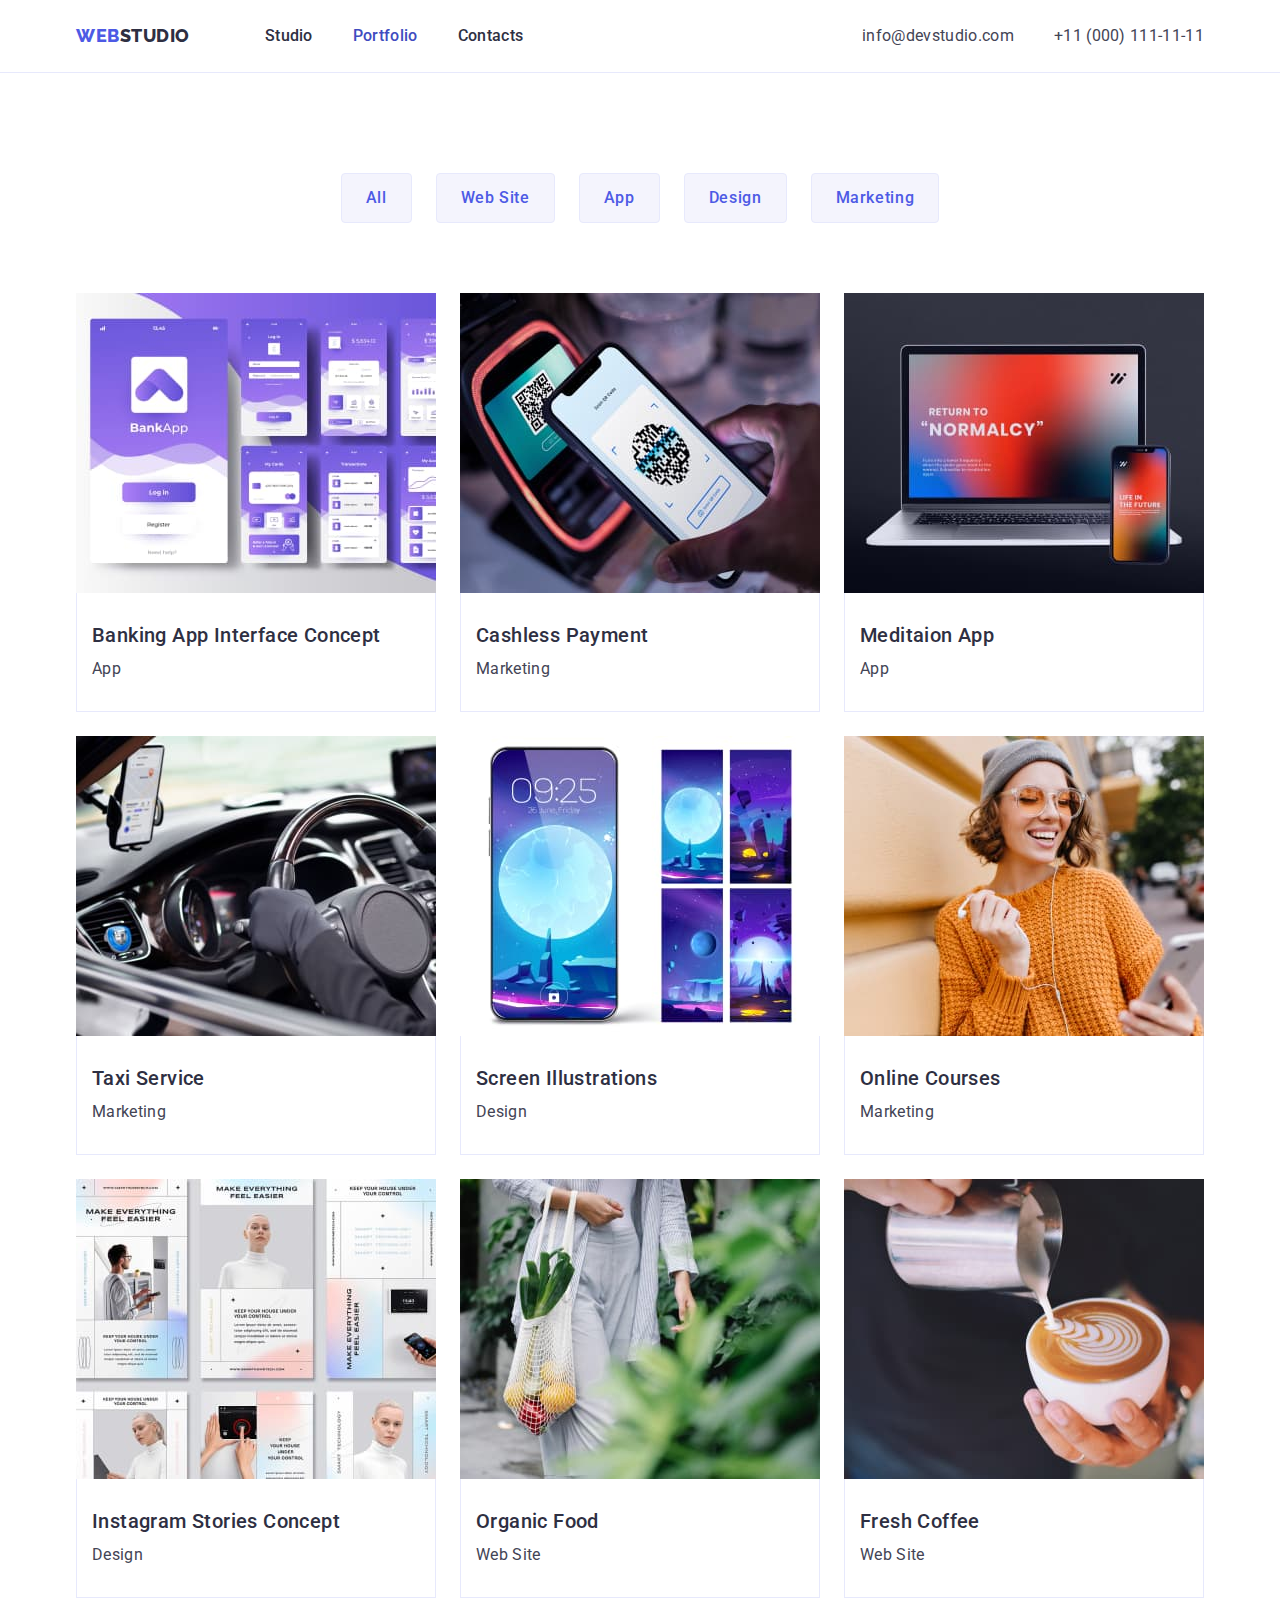
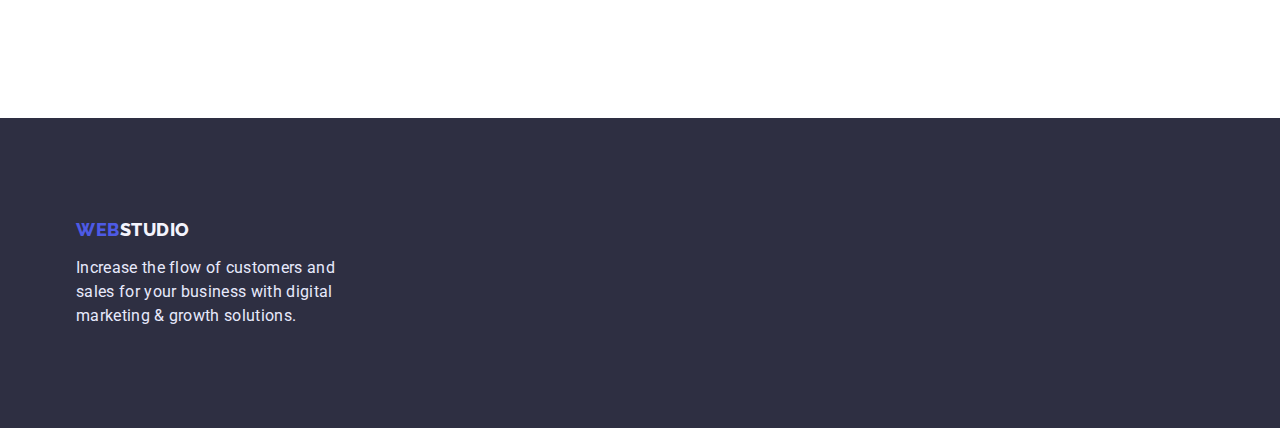
==== portfolio.html @ e9c2076b "added files" ====
<!DOCTYPE html>
<html lang="en">
<head>
    <meta charset="UTF-8">
    <meta http-equiv="X-UA-Compatible" content="IE=edge">
    <meta name="viewport" content="width=device-width, initial-scale=1.0">
    <title>Document</title><link
    rel="stylesheet"
    href="https://cdnjs.cloudflare.com/ajax/libs/modern-normalize/1.1.0/modern-normalize.min.css"
  />

    <link rel="preconnect" href="https://fonts.googleapis.com">
    <link rel="preconnect" href="https://fonts.gstatic.com" crossorigin>
    <link href="https://fonts.googleapis.com/css2?family=Raleway:wght@800&family=Roboto:wght@400;500;700&display=swap" rel="stylesheet">
    <link rel="stylesheet" href="./css/style.css">
</head>
<body>
    <!-- Navigation -->
    <header class="header">
        <div class="container main-nav">
        <nav class="header-navigation">
            <a href="./index.html" class="logo">WEB<span class="logo-header">STUDIO</span></a>
            <ul class="header-list list">
                <li class="item"><a href="./index.html" class="header-link link">Studio</a></li>
                <li class="item current"><a href="./portfolio.html" class="header-link link">Portfolio</a></li>
                <li class="item"><a href="" class="header-link link">Contacts</a></li>
            </ul>
        </nav>
        <ul class="header-contacts list">
            <li class="item"><a href="mailto:info@devstudio.com" class="header-mail link">info@devstudio.com</a></li>
            <li class="item"><a href="tel:+110001111111" class="header-tel link">+11 (000) 111-11-11</a></li>
        </ul>
    </div>
    </header>

    <!-- Portfolio -->
    <main>
<!-- buttons -->
<section class="portfolio">
    <div class="container">
    <ul class="buttons-list list">
        <li class="item-btn">
            <button type="button" class="button button-text">All</button>
        </li>
        <li class="item-btn">
            <button type="button" class="button button-text">Web Site</button>
        </li>
        <li class="item-btn">
            <button type="button" class="button button-text">App</button>
        </li>
        <li class="item-btn">
            <button type="button" class="button button-text">Design</button>
        </li>
        <li class="item-btn">
            <button type="button" class="button button-text">Marketing</button>
        </li>
    </ul>

<!-- Projects -->

    <ul class=" project-list list">
        <li class="item"> 
            <a href="#">
                <img src="./img/bank.jpg" alt="banking app interface concept" width="360px" height="300px">
                <div class="pr-wrap">
                <h3 class="project-item">Banking App Interface Concept</h3>
                <p class="project-text">App</p>
            </div>
                <!-- <p  class="project-desc">14 Stylish and User-Friendly App Design Concepts · Task Manager App · Calorie Tracker App · Exotic Fruit Ecommerce App ·
                Cloud Storage App</p> -->
            </a>
        </li>
        <li class="item">
            <a href="#">
                <img src="./img/payment.jpg" alt="cashless payment by phone" width="360px" height="300px">
                <div class="pr-wrap">
                <h3 class="project-item" class="project-item">Cashless Payment</h3>
                <p class="project-text">Marketing</p>
            </div>
                <!-- <p class="project-desc">14 Stylish and User-Friendly App Design Concepts · Task Manager App · Calorie Tracker App · Exotic Fruit Ecommerce
                    App ·
                    Cloud Storage App</p> -->
            </a>
        </li>
        <li class="item">
            <a href="#">
                <img src="./img/meditation.jpg" alt="meditation app on phone and laptop" width="360px" height="300px">
                <div class="pr-wrap">
                <h3 class="project-item">Meditaion App</h3>
                <p class="project-text">App</p>
            </div>
                <!-- <p class="project-desc">14 Stylish and User-Friendly App Design Concepts · Task Manager App · Calorie Tracker App · Exotic Fruit Ecommerce
                    App ·
                    Cloud Storage App</p> -->
            </a>
        </li>
        <li class="item">
            <a href="#">
                <img src="./img/taxy.jpg" alt="the driver behind the wheel of the car and with the navigator" width="360px"
                    height="300px">
                    <div class="pr-wrap">
                <h3 class="project-item">Taxi Service</h3>
                <p class="project-text">Marketing</p>
            </div>
                <!-- <p class="project-desc">14 Stylish and User-Friendly App Design Concepts · Task Manager App · Calorie Tracker App · Exotic Fruit Ecommerce
                    App ·
                    Cloud Storage App</p> -->
            </a>
        </li>
        <li class="item">
            <a href="#">
                <img src="./img/illustrations.jpg" alt="screen illustrations on the phone echo over the cities" width="360px"
                    height="300px">
                    <div class="pr-wrap">
                <h3 class="project-item">Screen Illustrations</h3>
                <p class="project-text">Design</p>
            </div>
                <!-- <p class="project-desc">14 Stylish and User-Friendly App Design Concepts · Task Manager App · Calorie Tracker App · Exotic Fruit Ecommerce
                    App ·
                    Cloud Storage App</p> -->
            </a>
        </li>
        <li class="item">
            <a href="#">
                <img src="./img/courses.jpg" alt="a girl on the street smiles and look at the phone" width="360px" height="300px">
                <div class="pr-wrap">
                <h3 class="project-item">Online Courses</h3>
                <p class="project-text">Marketing</p>
            </div>
                <!-- <p class="project-desc">14 Stylish and User-Friendly App Design Concepts · Task Manager App · Calorie Tracker App · Exotic Fruit Ecommerce
                    App ·
                    Cloud Storage App</p> -->
            </a>
        </li>
        <li class="item">
            <a href="#">
                <img src="./img/stories.jpg" alt="instagram stories layout" width="360px" height="300px">
                <div class="pr-wrap">
                <h3 class="project-item">Instagram Stories Concept</h3>
                <p class="project-text">Design</p>
            </div>
                <!-- <p class="project-desc">14 Stylish and User-Friendly App Design Concepts · Task Manager App · Calorie Tracker App · Exotic Fruit Ecommerce
                    App ·
                    Cloud Storage App</p> -->
            </a>
        </li>
        <li class="item">
            <a href="#">
                <img src="./img/food.jpg" alt="a women carries frech vegetables in a net bag" width="360px" height="300px">
                <div class="pr-wrap">
                <h3 class="project-item">Organic Food</h3>
                <p class="project-text">Web Site</p>
            </div>
                <!-- <p class="project-desc">14 Stylish and User-Friendly App Design Concepts · Task Manager App · Calorie Tracker App · Exotic Fruit Ecommerce
                    App ·
                    Cloud Storage App</p> -->
            </a>
        </li>
        <li class="item">
            <a href="#">
                <img src="./img/coffee.jpg" alt="the bartender make frash coffee" width="360px" height="300px">
                <div class="pr-wrap">
                <h3 class="project-item">Fresh Coffee</h3>
                <p class="project-text">Web Site</p>
            </div>
                <!-- <p class="project-desc">14 Stylish and User-Friendly App Design Concepts · Task Manager App · Calorie Tracker App · Exotic Fruit Ecommerce
                    App ·
                    Cloud Storage App</p> -->
            </a>
        </li>
    </ul>
</div>
</section>
    </main>
<!-- footer portfolio -->
    <footer class="footer">
        <div class="footer-content container">
        <a href="./index.html" class="logo">WEB<span class="logo-footer">STUDIO</span></a>
        <p class="footer-text">Increase the flow of customers and sales for your business with digital marketing & growth solutions.</p>
       </div>
    </footer>
</body>
</html>
---- css/style.css ----
:root{
    --primary-title-color: #2E2F42;
    --secondary-text-color: #434455;
    --accent-color: #404BBF;
    --btn-color: #4D5AE5;
    --background-color: #2E2F42;
}

h1,
h2,
h3,
h4,
h5,
h6,
ul,
p {
    margin: 0;
}

ul {
    padding-left: 0;
}


body {
    font-family: 'Roboto', sans-serif;
}

a {
    text-decoration: none;
    }


.list {
    padding: 0;
    margin: 0 ;
    list-style: none;
}

.container {
    width: 1158px;
    margin: 0 auto;
    padding-left: 15px;
    padding-right: 15px;
}

/* Navigation */

.header {
    border-bottom: 1px solid #E7E9FC;
}

.main-nav {
display: flex;
align-items: center;
}

.header-navigation {
display: flex;
align-items: center;
}

.logo {
    font-family: 'Raleway';
    font-weight: 800;
    font-size: 18px;
    line-height: 1.3;
    letter-spacing: 0.03em;
    color: #4D5AE5;
}

.logo-header {
    font-family: 'Raleway';
    font-weight: 800;
    font-size: 18px;
    line-height: 1.3;
    letter-spacing: 0.03em;
    color: #2E2F42;
}

.header-list {
    display: flex;
    margin-left: 75px;
}

.item {
    
}

.header-list .item + .item {
margin-left: 40px;
}

.header-link {
    display: block;
    padding-top: 24px;
    padding-bottom: 24px;
    
    font-weight: 500;
    font-size: 16px;
    line-height: 1.5;
    letter-spacing: 0.02em;
    color: #2E2F42;
   
}

.link:hover,
.link:focus,
.current a {
    color: var(--accent-color);
}

.header-contacts{
    display: flex;
    margin-left: auto;
}

.header-contacts .item + .item {
    margin-left: 40px;
}

.header-mail {
    font-weight: 400;
    font-size: 16px;
    line-height: 1.5;
    letter-spacing: 0.02em;
    color: #434455;
}

.header-tel {
    font-weight: 400;
    font-size: 16px;
    line-height: 1.5;
    letter-spacing: 0.02em;
    color: #434455;
}

/* Title */

.hero {
    background: var(--background-color);
    padding-top: 190px;
    padding-bottom: 190px;
}

.wrapper-hero {
    display: flex;
    flex-direction: column;
    align-items: center;
}

.hero-title {
font-weight: 700;
font-size: 56px;
line-height: 1.07;
text-align: center;
letter-spacing: 0.02em;
color: #FFFFFF;
width: 500px;
margin-bottom: 50px;

}
.hero-button {
    background: var(--btn-color);
    cursor: pointer;
    border: none;
    box-shadow: 0px 4px 4px rgba(0, 0, 0, 0.15);
border-radius: 4px;
}

.hero-button:hover,
.hero-button:focus {
    background: var(--accent-color);
}
.hero-btn-txt {
    font-family: inherit;
    font-weight: 500;
    font-size: 16px;
    line-height: 1.5;
    letter-spacing: 0.04em;
    color: #FFFFFF;
    padding: 16px 32px;
}

/* Our feauters */

.feauters {
    padding: 120px 0;
   
}
.feauters-list {
display: flex;
}

.feauters-list .feauter + .feauter {
margin-left: 24px;
}
.feauter {
    width: 265px;
}

.visually-hidden {
    position: absolute;
    white-space: nowrap;
    width: 1px;
    height: 1px;
    overflow: hidden;
    border: 0;
    padding: 0;
    clip: rect(0 0 0 0);
    clip-path: inset(50%);
    margin: -1px;
}

.feauter-item {
    font-weight: 500;
    font-size: 20px;
    line-height: 1.2;
    letter-spacing: 0.02em;
    color: var(--primary-title-color);
    padding-bottom: 10px;
}

.feauter-text {
    font-weight: 400;
    font-size: 16px;
    line-height: 1.5;
    letter-spacing: 0.02em;
    color: var(--secondary-text-color);
}

/* Our work in pictures */

.works {
    
}

.works-wrap {
    margin-bottom: 120px;
}
.work-title {
    font-weight: 700;
    font-size: 36px;
    line-height: 1.1;
    letter-spacing: 0.02em;
    color: var(--primary-title-color);
    text-align: center;
    margin-bottom: 70px;
}
.list-works {
    display: flex;
}

.list-works .image-work + .image-work {
    margin-left: 24px;
}
.image-work {
}

/* Our Team */

.team {
    background: #F4F4FD;
    padding: 120px 0;
}

.item-team {
    font-weight: 700;
    font-size: 36px;
    line-height: 1.1;
    letter-spacing: 0.02em;
    color: var(--primary-title-color);
    text-align: center;
    margin-bottom: 70px;
}

.our-team {
    display: flex;
}

.our-team .team-list + .team-list {
    margin-left: 24px;
}

.team-list {
    background: #FFFFFF;
    border-radius: 0px 0px 4px 4px;
    box-shadow: 0px 1px 6px rgba(46, 47, 66, 0.08), 0px 1px 1px rgba(46, 47, 66, 0.16), 0px 2px 1px rgba(46, 47, 66, 0.08);
}
.team-name {
    font-weight: 500;
    font-size: 20px;
    line-height: 1.2;
    letter-spacing: 0.02em;
    color: var(--primary-title-color);
    text-align: center;
    padding-bottom: 10px;
}

.team-content {
    padding: 30px 0;
    text-align: center;
}
.team-text {
    font-weight: 400;
    font-size: 16px;
    line-height: 1.5;
    letter-spacing: 0.02em;
    color: var(--secondary-text-color);
    text-align: center;
}
 
/* Footer */

.footer {
    background: var(--background-color);
    padding: 100px 0;
}

.footer-content{
    
}

.logo-footer{
    font-family: 'Raleway';
    font-weight: 800;
    font-size: 18px;
    line-height: 1.2;    
    letter-spacing: 0.03em;    
    color: #F4F4FD;
}

.footer-text{
    font-weight: 400;
    font-size: 16px;
    line-height: 1.5;    
    letter-spacing: 0.02em;    
    color: #E7E9FC;
    width: 265px;
    margin-top: 15px;
}


/* Portfolio */

/* Buttons */

.portfolio {
    padding-top: 100px;
    padding-bottom: 120px;
}
.buttons-list {
    margin-bottom: 70px;
    display: flex;
    justify-content: center;
}

.buttons-list .item-btn + .item-btn {
    margin-left: 24px;
}

.button {
    background: #F4F4FD;
    cursor: pointer;
}

.button:hover,
.button:focus {
    background-color: var(--accent-color);
    color: #FFFFFF;
}
.button-text {
    font-family: inherit;
    font-weight: 500;
    font-size: 16px;
    line-height: 1.5;
    letter-spacing: 0.04em;
    color: #4D5AE5;
    padding: 12px 24px;
    border: 1px solid #E7E9FC;
    border-radius: 4px;
}

/* Projects */

.project-list {
    display: flex;
    flex-wrap: wrap;
    gap: 24px;
}

img {
    display: block;
    max-width: 100%;
}

.pr-wrap {
    border: 1px solid #E7E9FC;
    padding-top: 30px;
    padding-bottom: 30px;
    border-top: none;
    padding-left: 15px;
}

.project-list .item {
    width: 360px;
}

.project-item {
    font-weight: 500;
    font-size: 20px;
    line-height: 1.2;
    letter-spacing: 0.02em;
    color: var(--primary-title-color);
    margin-bottom: 10px;
}
.project-text {
    font-weight: 400;
    font-size: 16px;
    line-height: 1.5;
    letter-spacing: 0.02em;
    color: var(--secondary-text-color);
    
}
.project-desc {
    font-weight: 400;
    font-size: 16px;
    line-height: 1.5;
    letter-spacing: 0.02em;
    color: #2b2b33;

}
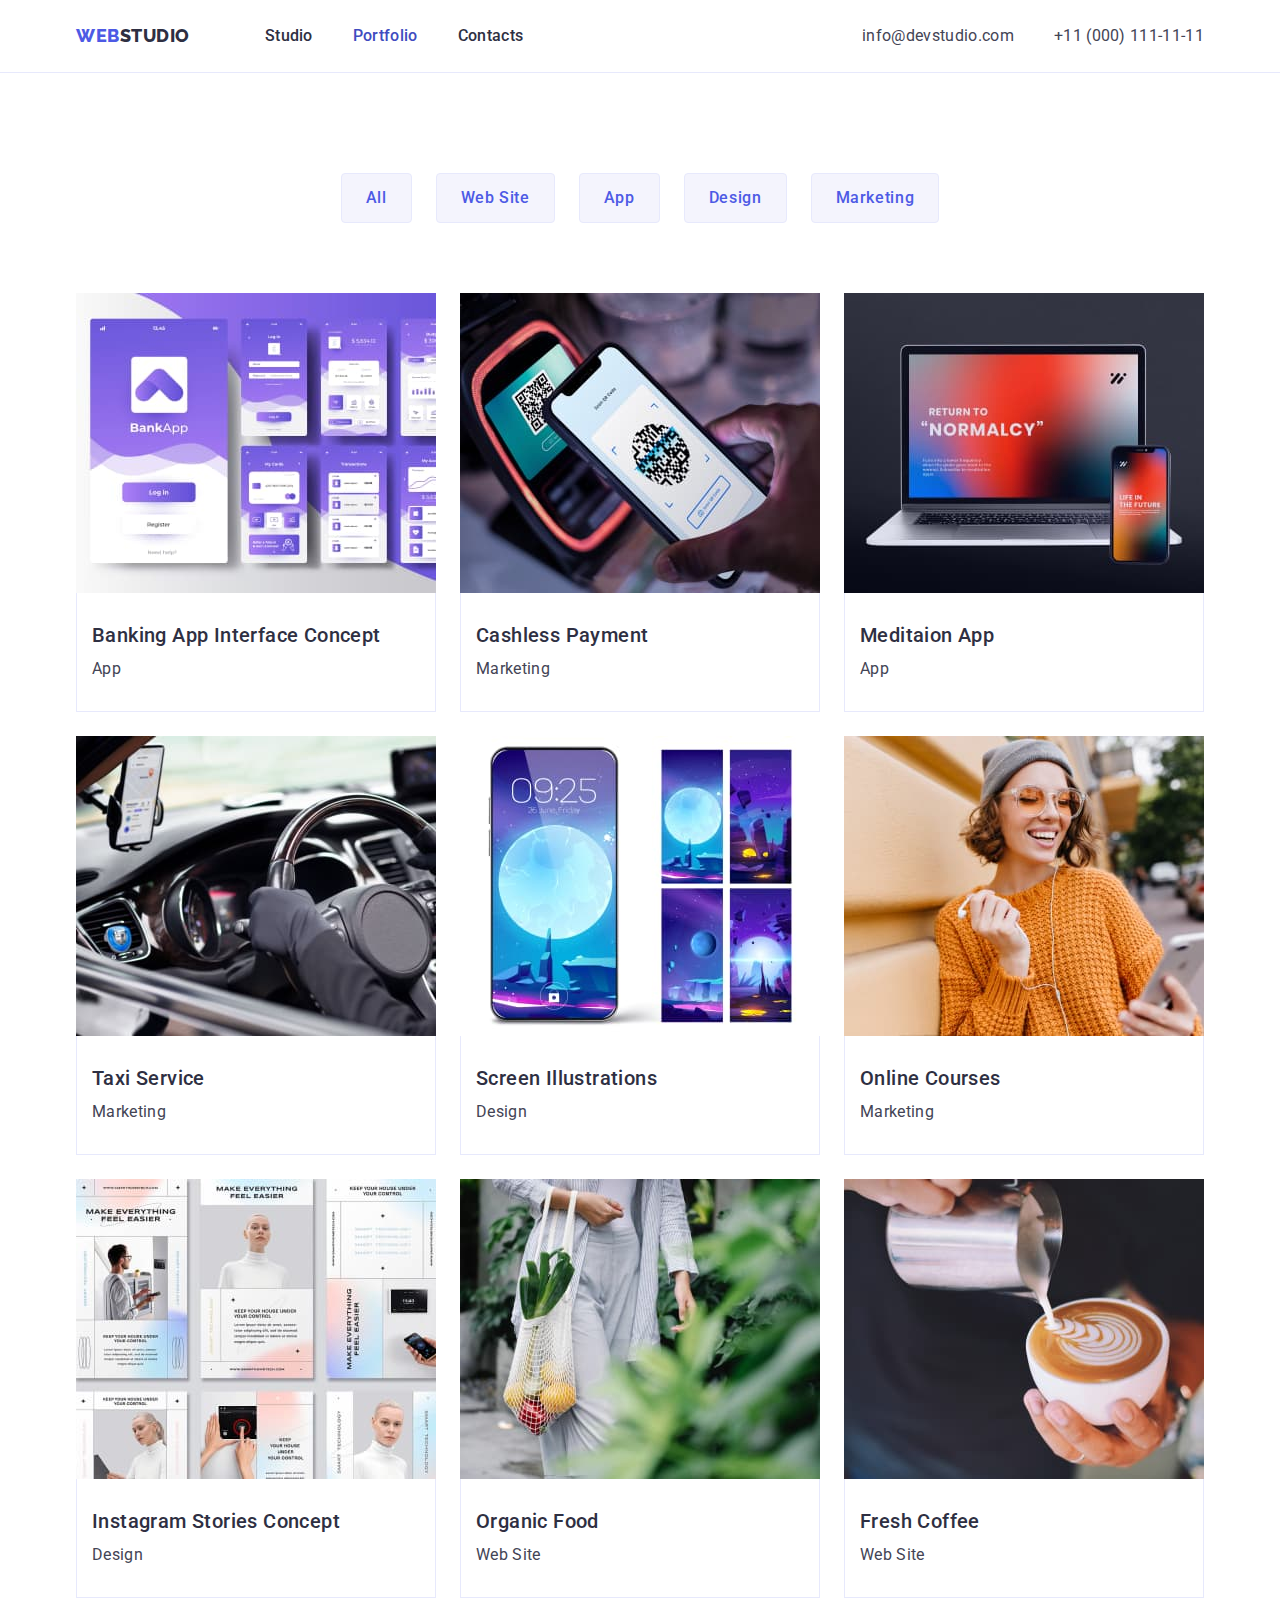
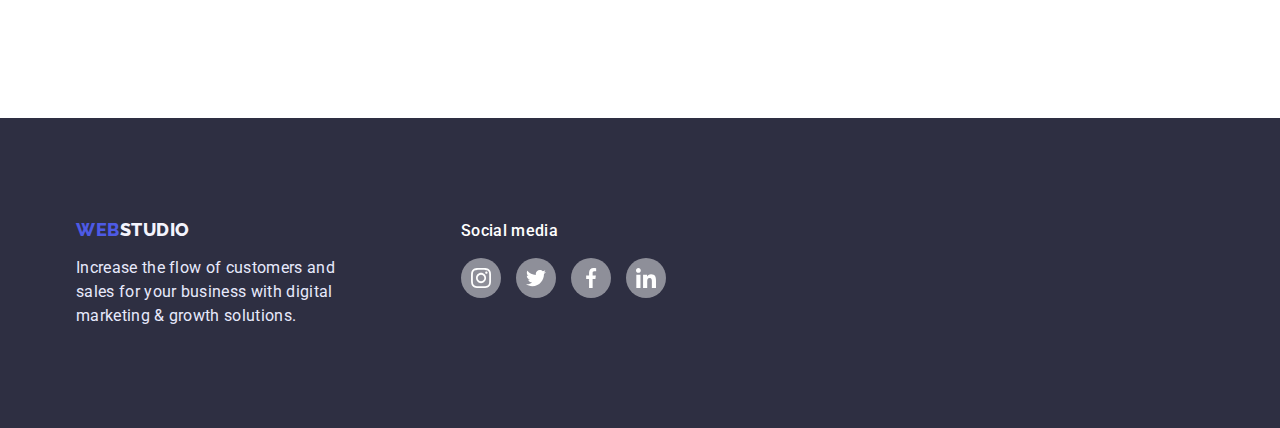
==== commit 05368ce0: "update portfolio.html" ====
--- a/portfolio.html
+++ b/portfolio.html
@@ -60,7 +60,7 @@
 
     <ul class=" project-list list">
         <li class="item"> 
-            <a href="#">
+            <a href="#" class="project-link">
                 <img src="./img/bank.jpg" alt="banking app interface concept" width="360px" height="300px">
                 <div class="pr-wrap">
                 <h3 class="project-item">Banking App Interface Concept</h3>
@@ -71,7 +71,7 @@
             </a>
         </li>
         <li class="item">
-            <a href="#">
+            <a href="#" class="project-link">
                 <img src="./img/payment.jpg" alt="cashless payment by phone" width="360px" height="300px">
                 <div class="pr-wrap">
                 <h3 class="project-item" class="project-item">Cashless Payment</h3>
@@ -83,7 +83,7 @@
             </a>
         </li>
         <li class="item">
-            <a href="#">
+            <a href="#" class="project-link">
                 <img src="./img/meditation.jpg" alt="meditation app on phone and laptop" width="360px" height="300px">
                 <div class="pr-wrap">
                 <h3 class="project-item">Meditaion App</h3>
@@ -95,7 +95,7 @@
             </a>
         </li>
         <li class="item">
-            <a href="#">
+            <a href="#" class="project-link">
                 <img src="./img/taxy.jpg" alt="the driver behind the wheel of the car and with the navigator" width="360px"
                     height="300px">
                     <div class="pr-wrap">
@@ -108,7 +108,7 @@
             </a>
         </li>
         <li class="item">
-            <a href="#">
+            <a href="#" class="project-link">
                 <img src="./img/illustrations.jpg" alt="screen illustrations on the phone echo over the cities" width="360px"
                     height="300px">
                     <div class="pr-wrap">
@@ -121,7 +121,7 @@
             </a>
         </li>
         <li class="item">
-            <a href="#">
+            <a href="#" class="project-link">
                 <img src="./img/courses.jpg" alt="a girl on the street smiles and look at the phone" width="360px" height="300px">
                 <div class="pr-wrap">
                 <h3 class="project-item">Online Courses</h3>
@@ -133,7 +133,7 @@
             </a>
         </li>
         <li class="item">
-            <a href="#">
+            <a href="#" class="project-link">
                 <img src="./img/stories.jpg" alt="instagram stories layout" width="360px" height="300px">
                 <div class="pr-wrap">
                 <h3 class="project-item">Instagram Stories Concept</h3>
@@ -145,7 +145,7 @@
             </a>
         </li>
         <li class="item">
-            <a href="#">
+            <a href="#" class="project-link">
                 <img src="./img/food.jpg" alt="a women carries frech vegetables in a net bag" width="360px" height="300px">
                 <div class="pr-wrap">
                 <h3 class="project-item">Organic Food</h3>
@@ -157,7 +157,7 @@
             </a>
         </li>
         <li class="item">
-            <a href="#">
+            <a href="#" class="project-link">
                 <img src="./img/coffee.jpg" alt="the bartender make frash coffee" width="360px" height="300px">
                 <div class="pr-wrap">
                 <h3 class="project-item">Fresh Coffee</h3>
@@ -174,10 +174,45 @@
     </main>
 <!-- footer portfolio -->
     <footer class="footer">
-        <div class="footer-content container">
-        <a href="./index.html" class="logo">WEB<span class="logo-footer">STUDIO</span></a>
-        <p class="footer-text">Increase the flow of customers and sales for your business with digital marketing & growth solutions.</p>
-       </div>
+        <div class="footer-list container">
+            <div class="footer-content">
+                <a href="./index.html" class="logo">WEB<span class="logo-footer">STUDIO</span></a>
+                <p class="footer-text">Increase the flow of customers and sales for your business with digital marketing & growth solutions.</p>
+                </div>
+            <div class="footer-social">
+                <p class="footer-item">Social media</p>
+                <ul class="footer-social-list list">
+                    <li class="social-media">
+                        <a href="" class="media-link link">
+                            <svg class="social-icon">
+                                <use href="./img/icons.svg#icon-instagram"></use>
+                            </svg>
+                        </a>
+                    </li>
+                    <li class="social-media">
+                        <a href="" class="media-link link">
+                            <svg class="social-icon">
+                                <use href="./img/icons.svg#icon-twitter"></use>
+                            </svg>
+                        </a>
+                    </li>
+                    <li class="social-media">
+                        <a href="" class="media-link link">
+                            <svg class="social-icon">
+                                <use href="./img/icons.svg#icon-facebook"></use>
+                            </svg>
+                        </a>
+                    </li>
+                    <li class="social-media">
+                        <a href="" class="media-link link">
+                            <svg class="social-icon">
+                                <use href="./img/icons.svg#icon-linkedin"></use>
+                            </svg>
+                        </a>
+                    </li>
+                </ul>
+            </div>    
+        </div>
     </footer>
 </body>
 </html>--- a/css/style.css
+++ b/css/style.css
@@ -141,13 +141,16 @@
     background: var(--background-color);
     padding-top: 190px;
     padding-bottom: 190px;
+    background-image: linear-gradient(rgba(46, 47, 66, 0.7), rgba(46, 47, 66, 0.7)), url(../img/hero/title-img.jpg);
+    background-repeat: no-repeat;
+    background-size: cover;
 }
 
 .wrapper-hero {
     display: flex;
     flex-direction: column;
     align-items: center;
-}
+}    
 
 .hero-title {
 font-weight: 700;
@@ -212,6 +215,20 @@
     margin: -1px;
 }
 
+.feauter-container {
+    display: flex;
+    justify-content: center;
+    align-items: center;
+    width: 265px;
+    height: 110px;
+    background-color: #F4F4FD;
+    margin-bottom: 10px;
+}
+.feauter-icon {
+    width: 65px;
+    height: 65px;
+}
+
 .feauter-item {
     font-weight: 500;
     font-size: 20px;
@@ -310,6 +327,103 @@
     text-align: center;
 }
  
+.team-social-list {
+    display: flex;
+    justify-content: center;
+    gap: 10px;
+    margin-top: 10px;
+}
+
+.social-item {
+    width: 40px;
+    height: 40px;
+    
+}
+
+.social-link {
+    display: flex;
+    justify-content: center;
+    align-items: center;
+    border-radius: 50%;
+    background: var(--btn-color);
+    width: 100%;
+    height: 100%;
+    fill: white
+}
+
+.social-link:hover,
+.social-link:focus {
+    background-color: var(--accent-color);
+    fill: #f9d14d;
+}
+.icon-link {
+    width: 20px;
+    height: 20px;
+}
+
+
+.customers {
+    padding: 125px 0;
+}
+.customers-container {
+}
+.costomers-item {
+  
+    font-weight: 700;
+font-size: 36px;
+line-height: 1.1;
+text-align: center;
+letter-spacing: 0.02em;
+color:var(--primary-title-color);
+margin-bottom: 70px;
+}
+.costomers-logo {
+    display: inline-flex;
+
+}
+
+.costomers-logo .logo-list + .logo-list {
+margin-left: 24px;
+
+}
+.logo-list {
+    border: 1px solid #8E8F99;
+border-radius: 4px;
+width: 170px;
+height: 90px;
+cursor: pointer;
+display: inline-flex;
+justify-content: center;
+align-items: center;
+}
+
+.logo-list:hover,
+.logo-list:focus {
+    border-color: var(--accent-color);
+}
+
+.logo-link {
+    display: inline-flex;
+    width: 100%;
+    height: 100%;
+    justify-content: center;
+    align-items: center;
+}
+
+.logo-link:hover svg,
+.logo-link:focus svg {
+    fill: var(--accent-color);
+}
+.icon-logo {
+    width: 105px;
+    height: 55px;
+    fill: #AFB1B8;
+}
+
+.icon-logo:hover,
+.icon-logo:focus {
+    fill: var();
+}
 /* Footer */
 
 .footer {
@@ -340,6 +454,56 @@
     margin-top: 15px;
 }
 
+.footer-list {
+    display: flex;
+    align-items: baseline;
+}
+.footer-item {
+    font-weight: 500;
+    font-size: 16px;
+    line-height: 1.5;
+    letter-spacing: 0.02em;
+    color: #FFFFFF;
+    margin-bottom: 15px;
+}
+.footer-social {
+    margin-left: 120px;
+}
+
+.footer-social-list {
+    display: flex;
+    gap: 15px;
+}
+
+/* .footer-social-list .social-media + .social-media {
+margin-left: 15px;
+} */
+.social-media {
+    width: 40px;
+    height: 40px;
+}
+.media-link {
+    width: 100%;
+    height: 100%;
+    background-color: #8E8F99;
+    border-radius: 50%;
+    display: flex;
+    justify-content: center;
+    align-items: center;
+    fill: white;
+}
+
+.media-link:hover,
+.media-link:focus {
+    background-color: #31D0AA;
+}
+
+.social-icon {
+    width: 20px;
+    height: 20px;
+    display: inline-block;
+}
+
 
 /* Portfolio */
 
@@ -368,6 +532,7 @@
 .button:focus {
     background-color: var(--accent-color);
     color: #FFFFFF;
+    box-shadow: 0px 4px 4px rgba(0, 0, 0, 0.15)
 }
 .button-text {
     font-family: inherit;
@@ -387,6 +552,16 @@
     display: flex;
     flex-wrap: wrap;
     gap: 24px;
+}
+
+.project-link {
+    text-decoration: none;
+    display: block;
+}
+
+.project-link:hover,
+.project-link:focus {
+    box-shadow: 0px 1px 6px rgba(46, 47, 66, 0.08), 0px 1px 1px rgba(46, 47, 66, 0.16), 0px 2px 1px rgba(46, 47, 66, 0.08);
 }
 
 img {
